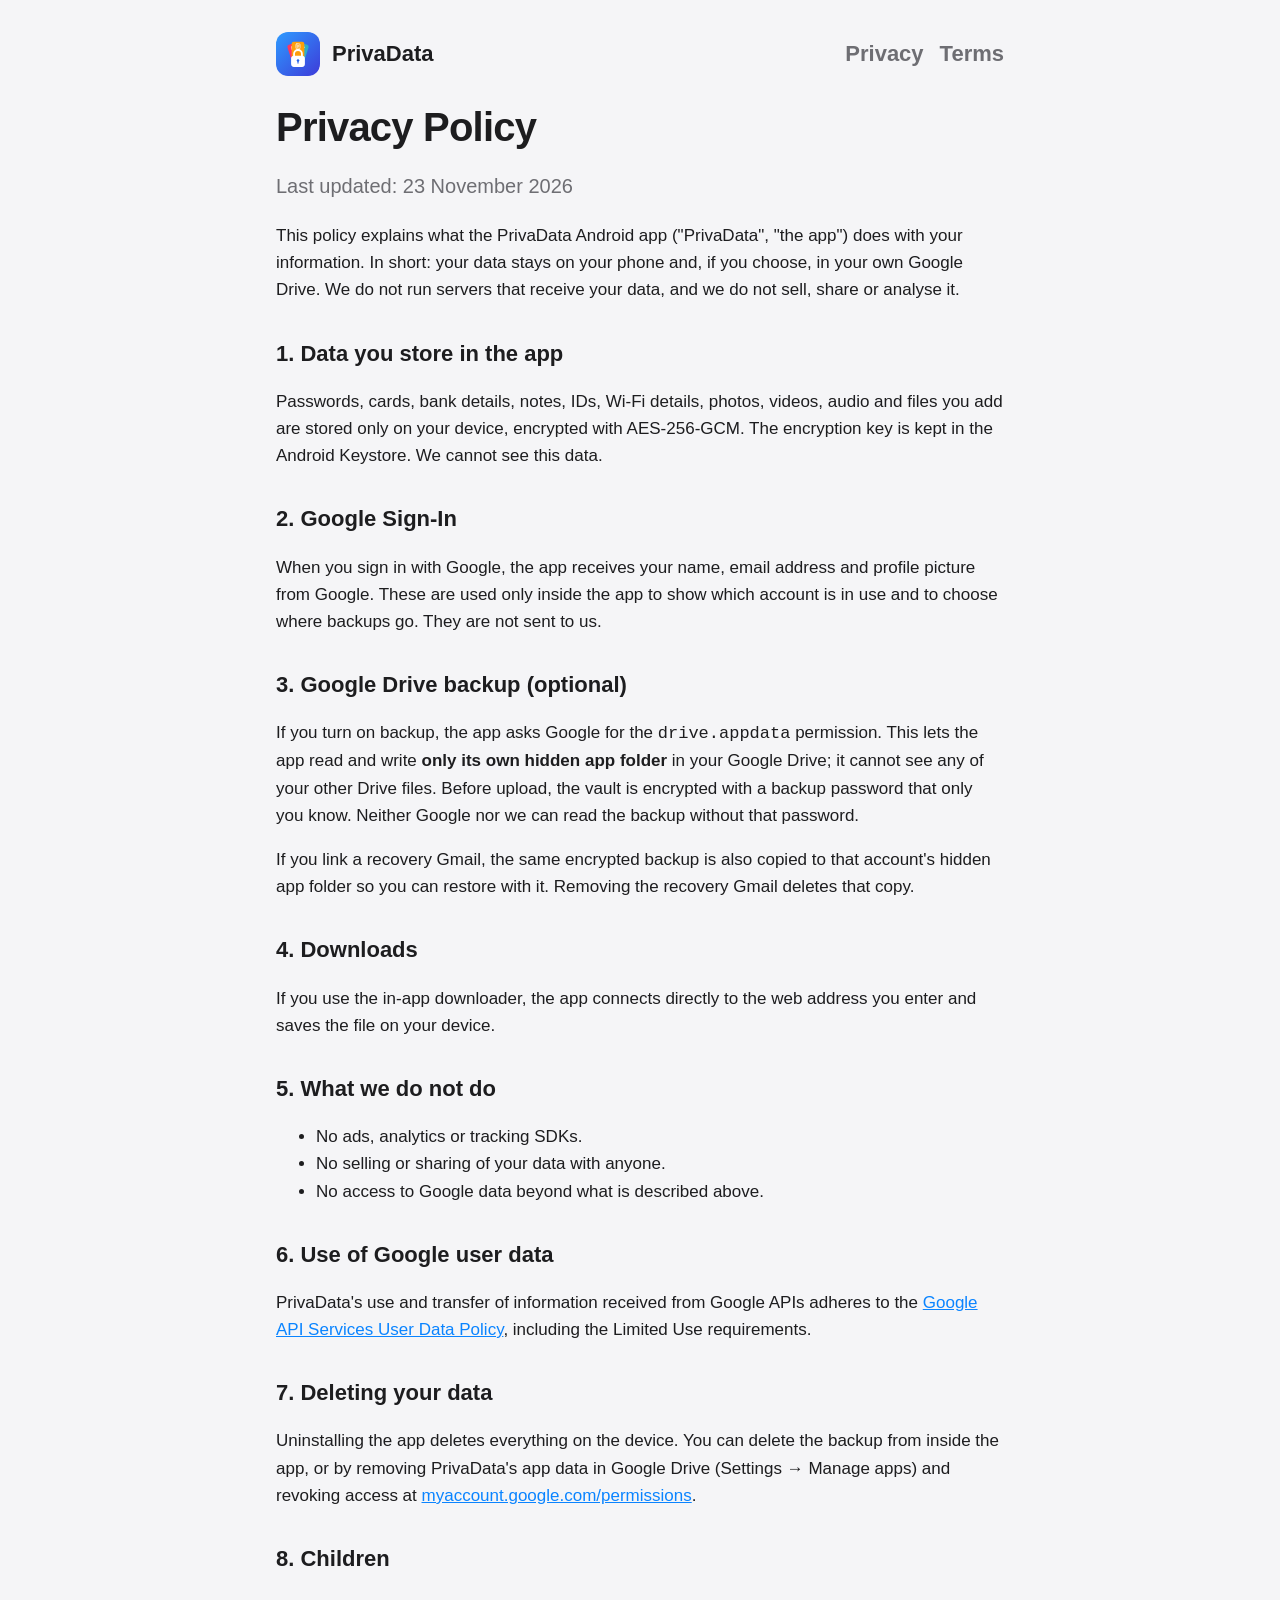
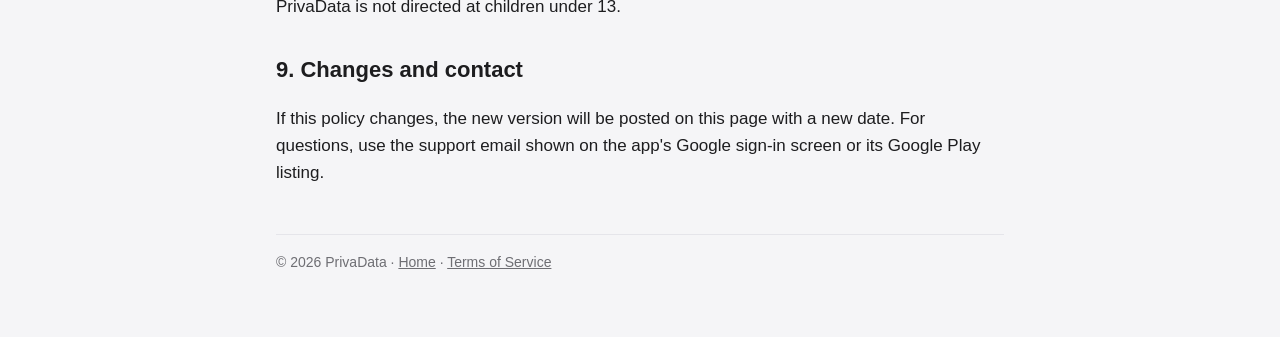
==== privacy.html @ 054733e8 "PrivaData website: home, privacy policy, terms Co-Authored-By: Claude Opus 5.5 <noreply@anthropic.co" ====
<!doctype html>
<html lang="en">
<head>
<meta charset="utf-8">
<meta name="viewport" content="width=device-width,initial-scale=1">
<title>Privacy Policy – PrivaData</title>
<link rel="icon" href="logo.svg">
<link rel="stylesheet" href="style.css">
</head>
<body>
<div class="wrap">
<header><img src="logo.svg" alt=""><a href="/">PrivaData</a>
<nav><a href="/privacy.html">Privacy</a><a href="/terms.html">Terms</a></nav></header>

<h1>Privacy Policy</h1>
<p class="lead">Last updated: 23 November 2026</p>

<p>This policy explains what the PrivaData Android app ("PrivaData", "the app") does with your information. In short: your data stays on your phone and, if you choose, in your own Google Drive. We do not run servers that receive your data, and we do not sell, share or analyse it.</p>

<h2>1. Data you store in the app</h2>
<p>Passwords, cards, bank details, notes, IDs, Wi-Fi details, photos, videos, audio and files you add are stored only on your device, encrypted with AES-256-GCM. The encryption key is kept in the Android Keystore. We cannot see this data.</p>

<h2>2. Google Sign-In</h2>
<p>When you sign in with Google, the app receives your name, email address and profile picture from Google. These are used only inside the app to show which account is in use and to choose where backups go. They are not sent to us.</p>

<h2>3. Google Drive backup (optional)</h2>
<p>If you turn on backup, the app asks Google for the <code>drive.appdata</code> permission. This lets the app read and write <b>only its own hidden app folder</b> in your Google Drive; it cannot see any of your other Drive files. Before upload, the vault is encrypted with a backup password that only you know. Neither Google nor we can read the backup without that password.</p>
<p>If you link a recovery Gmail, the same encrypted backup is also copied to that account's hidden app folder so you can restore with it. Removing the recovery Gmail deletes that copy.</p>

<h2>4. Downloads</h2>
<p>If you use the in-app downloader, the app connects directly to the web address you enter and saves the file on your device.</p>

<h2>5. What we do not do</h2>
<ul>
<li>No ads, analytics or tracking SDKs.</li>
<li>No selling or sharing of your data with anyone.</li>
<li>No access to Google data beyond what is described above.</li>
</ul>

<h2>6. Use of Google user data</h2>
<p>PrivaData's use and transfer of information received from Google APIs adheres to the <a href="https://developers.google.com/terms/api-services-user-data-policy">Google API Services User Data Policy</a>, including the Limited Use requirements.</p>

<h2>7. Deleting your data</h2>
<p>Uninstalling the app deletes everything on the device. You can delete the backup from inside the app, or by removing PrivaData's app data in Google Drive (Settings → Manage apps) and revoking access at <a href="https://myaccount.google.com/permissions">myaccount.google.com/permissions</a>.</p>

<h2>8. Children</h2>
<p>PrivaData is not directed at children under 13.</p>

<h2>9. Changes and contact</h2>
<p>If this policy changes, the new version will be posted on this page with a new date. For questions, use the support email shown on the app's Google sign-in screen or its Google Play listing.</p>

<footer>© 2026 PrivaData · <a href="/">Home</a> · <a href="/terms.html">Terms of Service</a></footer>
</div>
</body>
</html>
---- style.css ----
:root{--bg:#f5f5f7;--card:#fff;--text:#1d1d1f;--text2:#6e6e73;--accent:#0a84ff;--line:#e5e5ea}
@media (prefers-color-scheme:dark){:root{--bg:#000;--card:#1c1c1e;--text:#f5f5f7;--text2:#a1a1a6;--accent:#409cff;--line:#2c2c2e}}
*{box-sizing:border-box}
body{margin:0;background:var(--bg);color:var(--text);font:17px/1.6 -apple-system,BlinkMacSystemFont,"Segoe UI",Roboto,sans-serif}
.wrap{max-width:760px;margin:0 auto;padding:32px 16px 64px}
header{display:flex;align-items:center;gap:12px;margin-bottom:28px}
header img{width:44px;height:44px;border-radius:12px}
header a{color:var(--text);text-decoration:none;font-weight:700;font-size:22px}
nav{margin-left:auto;display:flex;gap:16px;font-size:15px}
nav a{color:var(--text2);text-decoration:none}
nav a:hover{color:var(--accent)}
h1{font-size:40px;line-height:1.15;margin:8px 0 12px;letter-spacing:-.02em}
h2{font-size:22px;margin:32px 0 8px}
p,li{color:var(--text)}
.lead{font-size:20px;color:var(--text2)}
.card{background:var(--card);border-radius:22px;padding:22px 24px;margin:16px 0;border:1px solid var(--line)}
.grid{display:grid;grid-template-columns:repeat(auto-fit,minmax(210px,1fr));gap:14px}
.grid .card{margin:0}
.grid h3{margin:0 0 6px;font-size:18px}
.grid p{margin:0;color:var(--text2);font-size:15px}
footer{margin-top:48px;color:var(--text2);font-size:14px;border-top:1px solid var(--line);padding-top:16px}
footer a{color:var(--text2)}
a{color:var(--accent)}
@media (max-width:520px){h1{font-size:32px}nav{gap:10px;font-size:14px}}
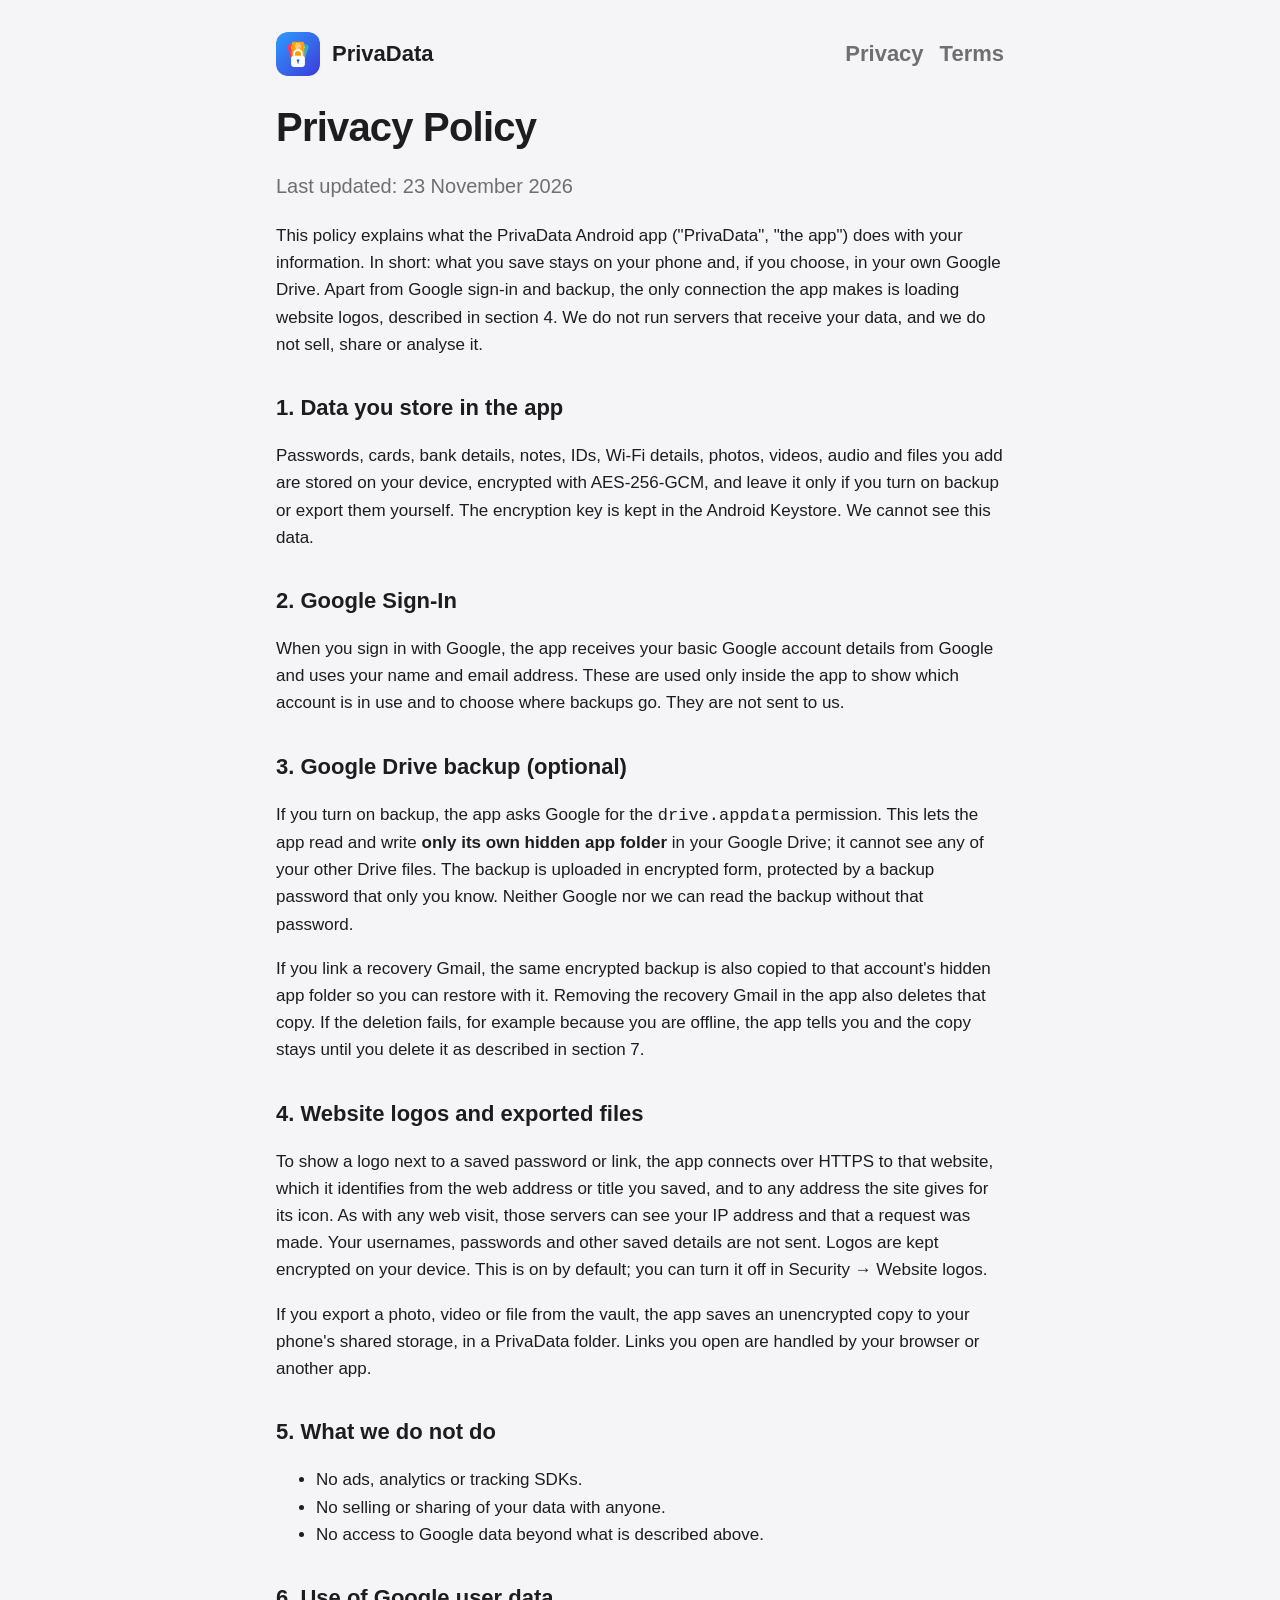
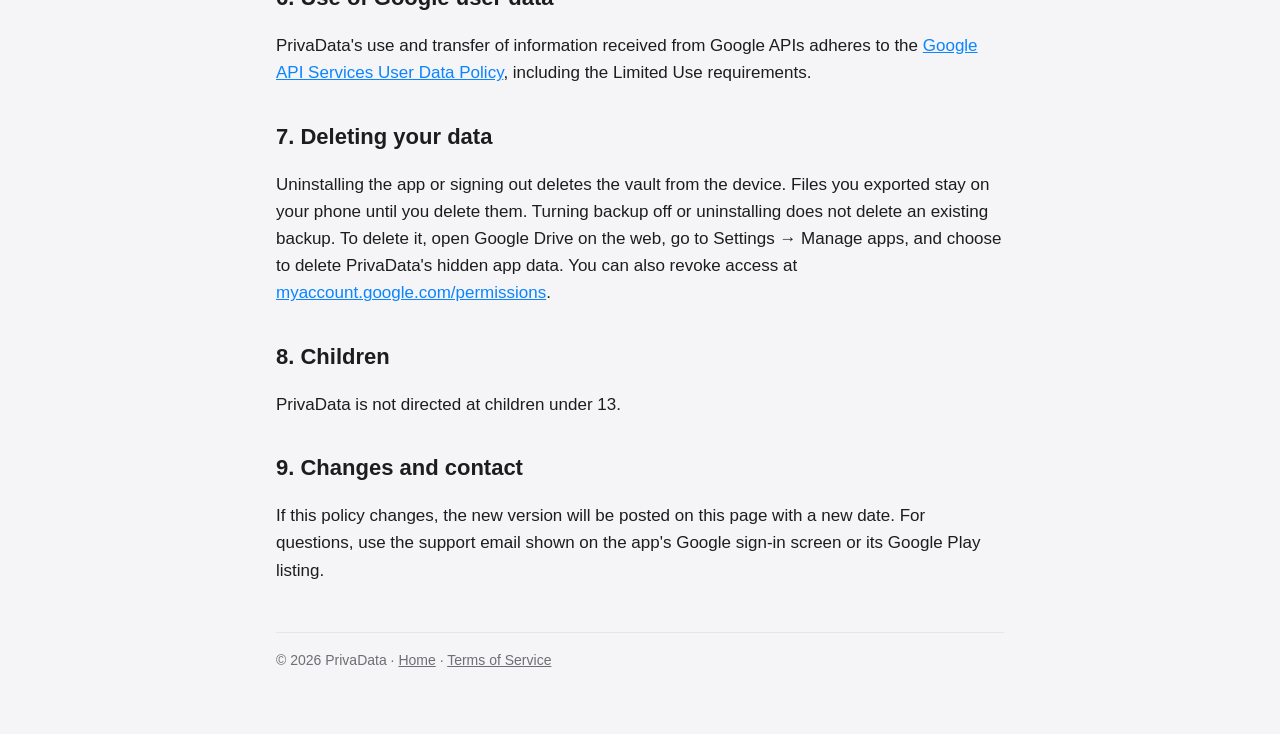
==== commit 93d9666f: "Correct privacy policy and fix site links Co-Authored-By: Claude Opus 5.5 <noreply@anthropic.com>" ====
--- a/privacy.html
+++ b/privacy.html
@@ -9,26 +9,27 @@
 </head>
 <body>
 <div class="wrap">
-<header><img src="logo.svg" alt=""><a href="/">PrivaData</a>
-<nav><a href="/privacy.html">Privacy</a><a href="/terms.html">Terms</a></nav></header>
+<header><img src="logo.svg" alt=""><a href="./">PrivaData</a>
+<nav><a href="privacy.html">Privacy</a><a href="terms.html">Terms</a></nav></header>
 
 <h1>Privacy Policy</h1>
 <p class="lead">Last updated: 23 November 2026</p>
 
-<p>This policy explains what the PrivaData Android app ("PrivaData", "the app") does with your information. In short: your data stays on your phone and, if you choose, in your own Google Drive. We do not run servers that receive your data, and we do not sell, share or analyse it.</p>
+<p>This policy explains what the PrivaData Android app ("PrivaData", "the app") does with your information. In short: what you save stays on your phone and, if you choose, in your own Google Drive. Apart from Google sign-in and backup, the only connection the app makes is loading website logos, described in section 4. We do not run servers that receive your data, and we do not sell, share or analyse it.</p>
 
 <h2>1. Data you store in the app</h2>
-<p>Passwords, cards, bank details, notes, IDs, Wi-Fi details, photos, videos, audio and files you add are stored only on your device, encrypted with AES-256-GCM. The encryption key is kept in the Android Keystore. We cannot see this data.</p>
+<p>Passwords, cards, bank details, notes, IDs, Wi-Fi details, photos, videos, audio and files you add are stored on your device, encrypted with AES-256-GCM, and leave it only if you turn on backup or export them yourself. The encryption key is kept in the Android Keystore. We cannot see this data.</p>
 
 <h2>2. Google Sign-In</h2>
-<p>When you sign in with Google, the app receives your name, email address and profile picture from Google. These are used only inside the app to show which account is in use and to choose where backups go. They are not sent to us.</p>
+<p>When you sign in with Google, the app receives your basic Google account details from Google and uses your name and email address. These are used only inside the app to show which account is in use and to choose where backups go. They are not sent to us.</p>
 
 <h2>3. Google Drive backup (optional)</h2>
-<p>If you turn on backup, the app asks Google for the <code>drive.appdata</code> permission. This lets the app read and write <b>only its own hidden app folder</b> in your Google Drive; it cannot see any of your other Drive files. Before upload, the vault is encrypted with a backup password that only you know. Neither Google nor we can read the backup without that password.</p>
-<p>If you link a recovery Gmail, the same encrypted backup is also copied to that account's hidden app folder so you can restore with it. Removing the recovery Gmail deletes that copy.</p>
+<p>If you turn on backup, the app asks Google for the <code>drive.appdata</code> permission. This lets the app read and write <b>only its own hidden app folder</b> in your Google Drive; it cannot see any of your other Drive files. The backup is uploaded in encrypted form, protected by a backup password that only you know. Neither Google nor we can read the backup without that password.</p>
+<p>If you link a recovery Gmail, the same encrypted backup is also copied to that account's hidden app folder so you can restore with it. Removing the recovery Gmail in the app also deletes that copy. If the deletion fails, for example because you are offline, the app tells you and the copy stays until you delete it as described in section 7.</p>
 
-<h2>4. Downloads</h2>
-<p>If you use the in-app downloader, the app connects directly to the web address you enter and saves the file on your device.</p>
+<h2>4. Website logos and exported files</h2>
+<p>To show a logo next to a saved password or link, the app connects over HTTPS to that website, which it identifies from the web address or title you saved, and to any address the site gives for its icon. As with any web visit, those servers can see your IP address and that a request was made. Your usernames, passwords and other saved details are not sent. Logos are kept encrypted on your device. This is on by default; you can turn it off in Security → Website logos.</p>
+<p>If you export a photo, video or file from the vault, the app saves an unencrypted copy to your phone's shared storage, in a PrivaData folder. Links you open are handled by your browser or another app.</p>
 
 <h2>5. What we do not do</h2>
 <ul>
@@ -41,7 +42,7 @@
 <p>PrivaData's use and transfer of information received from Google APIs adheres to the <a href="https://developers.google.com/terms/api-services-user-data-policy">Google API Services User Data Policy</a>, including the Limited Use requirements.</p>
 
 <h2>7. Deleting your data</h2>
-<p>Uninstalling the app deletes everything on the device. You can delete the backup from inside the app, or by removing PrivaData's app data in Google Drive (Settings → Manage apps) and revoking access at <a href="https://myaccount.google.com/permissions">myaccount.google.com/permissions</a>.</p>
+<p>Uninstalling the app or signing out deletes the vault from the device. Files you exported stay on your phone until you delete them. Turning backup off or uninstalling does not delete an existing backup. To delete it, open Google Drive on the web, go to Settings → Manage apps, and choose to delete PrivaData's hidden app data. You can also revoke access at <a href="https://myaccount.google.com/permissions">myaccount.google.com/permissions</a>.</p>
 
 <h2>8. Children</h2>
 <p>PrivaData is not directed at children under 13.</p>
@@ -49,7 +50,7 @@
 <h2>9. Changes and contact</h2>
 <p>If this policy changes, the new version will be posted on this page with a new date. For questions, use the support email shown on the app's Google sign-in screen or its Google Play listing.</p>
 
-<footer>© 2026 PrivaData · <a href="/">Home</a> · <a href="/terms.html">Terms of Service</a></footer>
+<footer>© 2026 PrivaData · <a href="./">Home</a> · <a href="terms.html">Terms of Service</a></footer>
 </div>
 </body>
 </html>
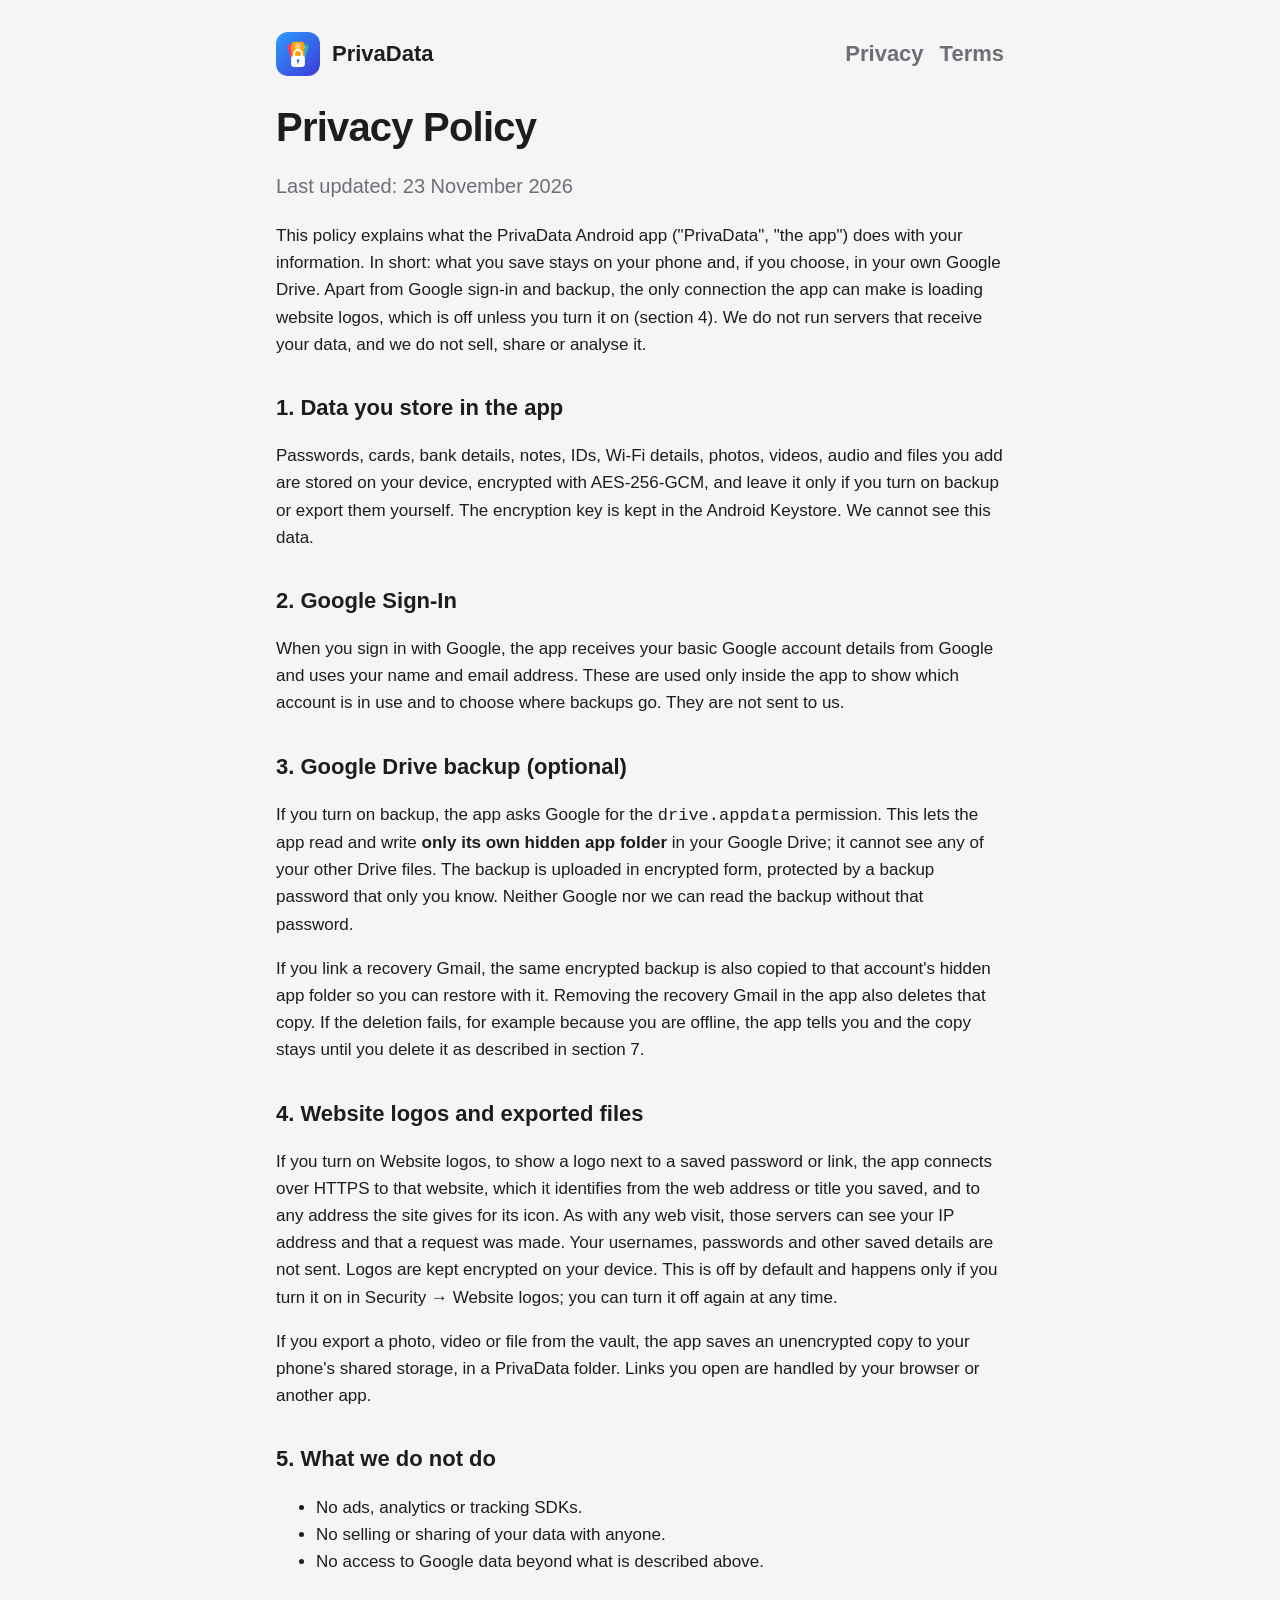
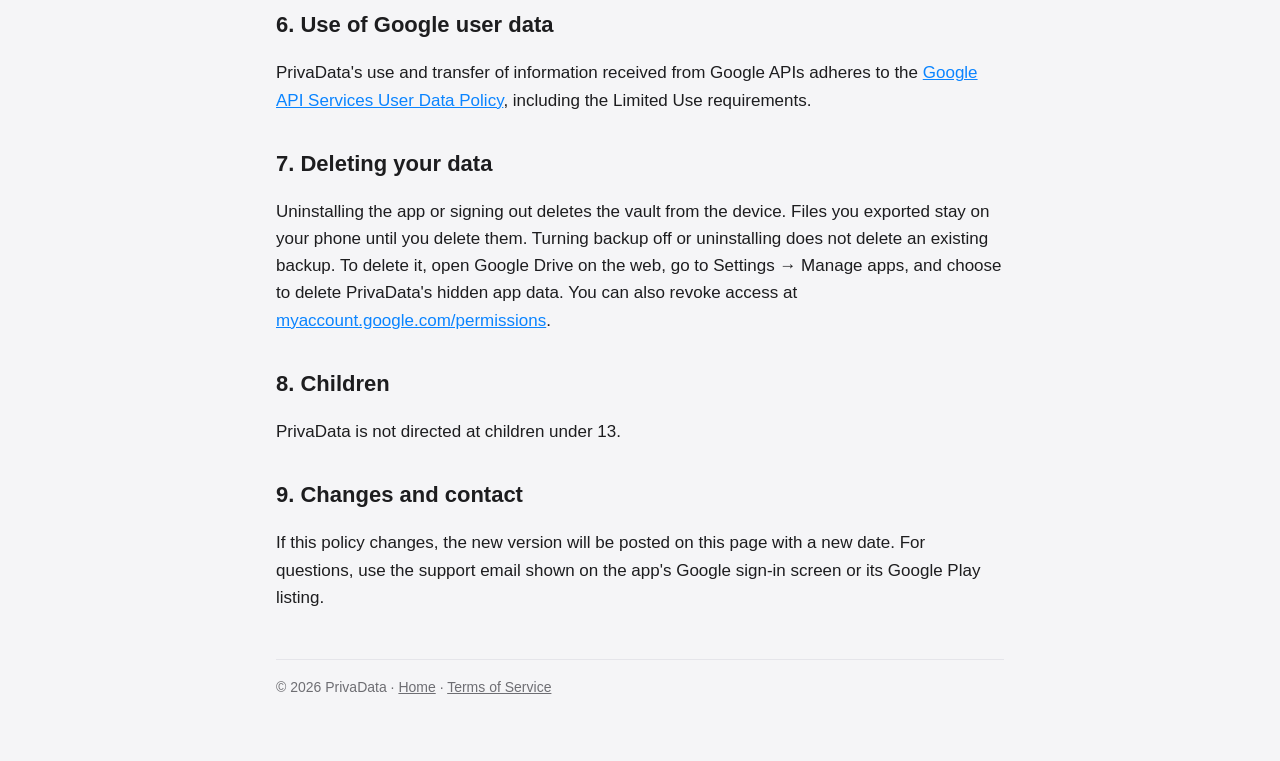
==== commit f5517961: "Policy: website logos are off by default Co-Authored-By: Claude Opus 5.5 <noreply@anthropic.com>" ====
--- a/privacy.html
+++ b/privacy.html
@@ -15,7 +15,7 @@
 <h1>Privacy Policy</h1>
 <p class="lead">Last updated: 23 November 2026</p>
 
-<p>This policy explains what the PrivaData Android app ("PrivaData", "the app") does with your information. In short: what you save stays on your phone and, if you choose, in your own Google Drive. Apart from Google sign-in and backup, the only connection the app makes is loading website logos, described in section 4. We do not run servers that receive your data, and we do not sell, share or analyse it.</p>
+<p>This policy explains what the PrivaData Android app ("PrivaData", "the app") does with your information. In short: what you save stays on your phone and, if you choose, in your own Google Drive. Apart from Google sign-in and backup, the only connection the app can make is loading website logos, which is off unless you turn it on (section 4). We do not run servers that receive your data, and we do not sell, share or analyse it.</p>
 
 <h2>1. Data you store in the app</h2>
 <p>Passwords, cards, bank details, notes, IDs, Wi-Fi details, photos, videos, audio and files you add are stored on your device, encrypted with AES-256-GCM, and leave it only if you turn on backup or export them yourself. The encryption key is kept in the Android Keystore. We cannot see this data.</p>
@@ -28,7 +28,7 @@
 <p>If you link a recovery Gmail, the same encrypted backup is also copied to that account's hidden app folder so you can restore with it. Removing the recovery Gmail in the app also deletes that copy. If the deletion fails, for example because you are offline, the app tells you and the copy stays until you delete it as described in section 7.</p>
 
 <h2>4. Website logos and exported files</h2>
-<p>To show a logo next to a saved password or link, the app connects over HTTPS to that website, which it identifies from the web address or title you saved, and to any address the site gives for its icon. As with any web visit, those servers can see your IP address and that a request was made. Your usernames, passwords and other saved details are not sent. Logos are kept encrypted on your device. This is on by default; you can turn it off in Security → Website logos.</p>
+<p>If you turn on Website logos, to show a logo next to a saved password or link, the app connects over HTTPS to that website, which it identifies from the web address or title you saved, and to any address the site gives for its icon. As with any web visit, those servers can see your IP address and that a request was made. Your usernames, passwords and other saved details are not sent. Logos are kept encrypted on your device. This is off by default and happens only if you turn it on in Security → Website logos; you can turn it off again at any time.</p>
 <p>If you export a photo, video or file from the vault, the app saves an unencrypted copy to your phone's shared storage, in a PrivaData folder. Links you open are handled by your browser or another app.</p>
 
 <h2>5. What we do not do</h2>
